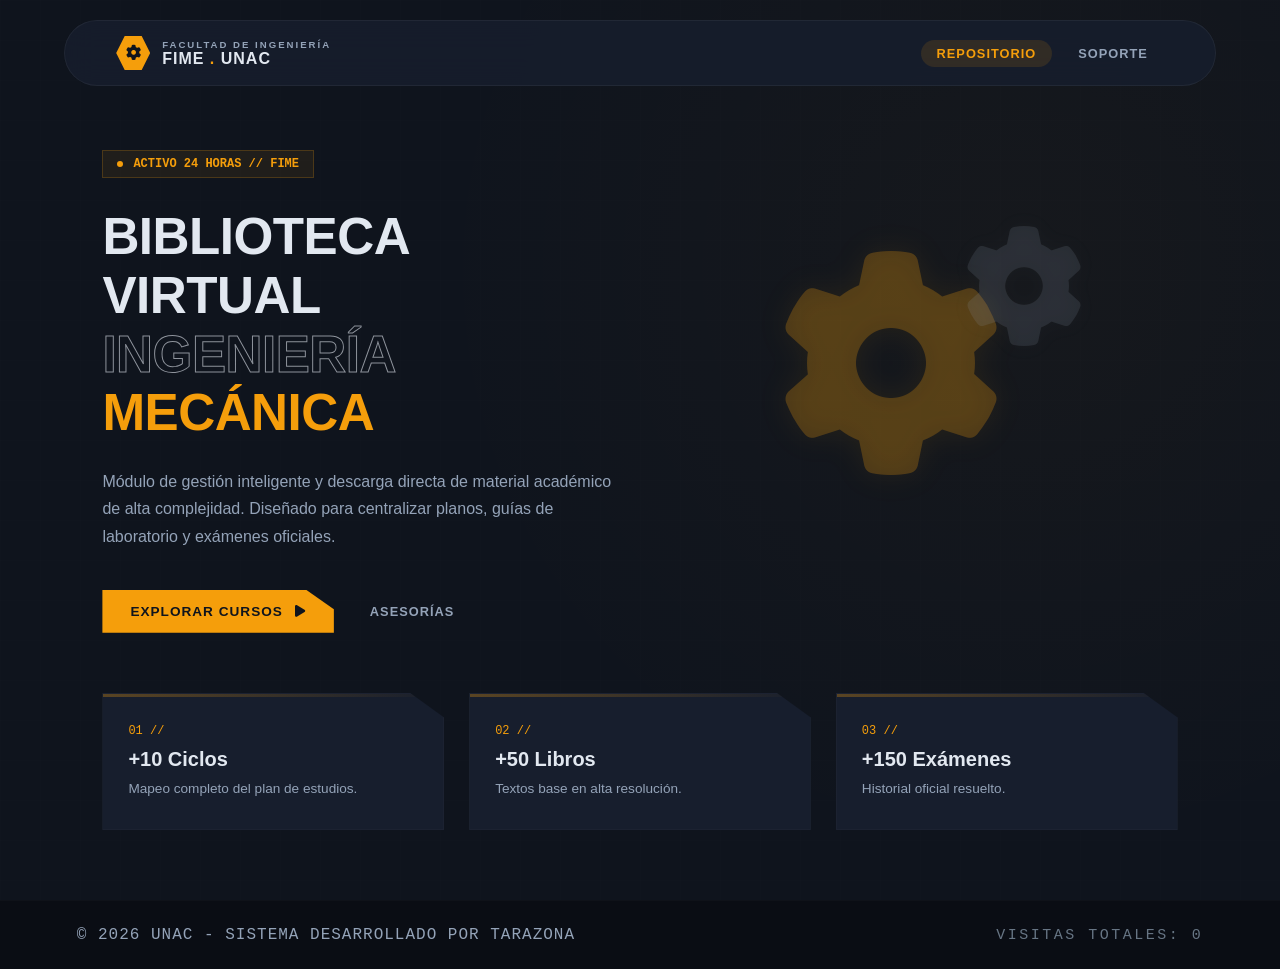
==== index.html @ fb939007 "Update index.html" ====
<!DOCTYPE html>
<html lang="es">
<head>
    <meta charset="UTF-8">
    <meta name="viewport" content="width=device-width, initial-scale=1.0">
    <title>Biblioteca FIME</title>
    <!-- Iconos oficiales de FontAwesome -->
    <link rel="stylesheet" href="https://cdnjs.cloudflare.com/ajax/libs/font-awesome/6.4.0/css/all.min.css">
    <link rel="stylesheet" href="styles.css">
</head>
<body class="fime-cyber-theme">

    <!-- MENÚ FLOTANTE ASIMÉTRICO TIPO CÁPSULA -->
    <header class="navbar-capsule">
        <div class="brand-identity">
            <div class="hexagon-icon">
                <!-- Tuerca mecánica en constante rotación -->
                <i class="fa-solid fa-gear logo-gear-spin"></i>
            </div>
            <div class="brand-titles">
                 <span class="sub-title">FACULTAD DE INGENIERÍA</span>
                 <span class="main-title">FIME <span class="accent-dot">.</span> UNAC</span>
            </div>
        </div>
        <nav class="nav-capsule-links">
             <a href="cursos.html" class="link-item active">REPOSITORIO</a>
             <!-- <a href="index.html" class="link-item active">INICIO</a> -->
             <!-- <a href="cursos.html" class="link-item">REPOSITORIO</a> -->
             <a href="#soporte" class="link-item hide-mobile">SOPORTE</a>
        </nav>
    </header>

    <!-- CUERPO CENTRAL EQUILIBRADO -->
    <main class="main-viewport">
        <!-- Cuadrícula técnica sutil de fondo -->
        <div class="vector-blueprint-bg"></div>

        <!-- CONTENEDOR DIVIDIDO (TEXTOS IZQUIERDA // ENGRANAJES DERECHA) -->
        <div class="main-split-container">
            
            <!-- LADO IZQUIERDO: CONTENIDO Y TEXTOS -->
            <div class="content-wrapper">
                <div class="sys-terminal-tag">
                    <span class="pulse-indicator"></span>
                    <span class="terminal-text">ACTIVO 24 HORAS // FIME</span>
                </div>

                <h1 class="main-heading">
                    BIBLIOTECA VIRTUAL <br>
                    <span class="stroke-text">INGENIERÍA</span> <span class="gold-block">MECÁNICA</span>
                </h1>

                <p class="project-synopsis">
                    Módulo de gestión inteligente y descarga directa de material académico de alta complejidad. Diseñado para centralizar planos, guías de laboratorio y exámenes oficiales.
                </p>

                <div class="action-dock">
                    <a href="cursos.html" class="action-btn-primary">
                        <span class="btn-inner">EXPLORAR CURSOS</span>
                        <i class="fa-solid fa-play"></i>
                    </a>
                    <!-- Enlace de anclaje inteligente dirigido a la sección específica del repositorio -->
                    <!-- Reemplaza tu enlace actual de ASESORÍAS por este -->
                    <a href="asesoria.html" class="link-item" onclick="if(window.innerWidth < 768) { this.href='asesoria.html'; }">ASESORÍAS</a>
                </div>
            </div>

            <!-- LADO DERECHO: LA TUERCA MECÁNICA EN MOVIMIENTO -->
            <div class="mechanism-wrapper">
                <div class="gear-container-3d">
                    <i class="fa-solid fa-gear gear-animated"></i>
                    <i class="fa-solid fa-gear gear-animated-reverse"></i>
                </div>
            </div>
            
        </div>

        <!-- SECCIÓN DE TARJETAS INFERIORES CON CORTE EN CHAFLÁN -->
        <section class="mechanical-cards-container">
            <div class="mech-card">
                <div class="card-glow-line"></div>
                <div class="card-body">
                    <span class="card-index">01 //</span>
                    <h3>+10 Ciclos</h3>
                    <p>Mapeo completo del plan de estudios.</p>
                </div>
            </div>
            <div class="mech-card">
                <div class="card-glow-line"></div>
                <div class="card-body">
                    <span class="card-index">02 //</span>
                    <h3>+50 Libros</h3>
                    <p>Textos base en alta resolución.</p>
                </div>
            </div>
            <div class="mech-card">
                <div class="card-glow-line"></div>
                <div class="card-body">
                    <span class="card-index">03 //</span>
                    <h3>+150 Exámenes</h3>
                    <p>Historial oficial resuelto.</p>
                </div>
            </div>
        </section>
    </main>

    <!-- PIE DE PÁGINA MINIMALISTA CON ID DE ANCLAJE Y ESTILO DE TRANSICIÓN PARA EL DESTELLO -->
    <footer id="soporte" class="footer-minimal" style="transition: background-color 0.4s ease, box-shadow 0.4s ease, color 0.4s ease;">
        <span class="dev-sign">© 2026 UNAC - SISTEMA DESARROLLADO POR TARAZONA</span>
        <span class="ver-num">
            <!-- Contador clonado exactamente al estilo izquierdo -->
<div style="text-align: right; font-family: monospace, Courier, 'Courier New'; font-size: 15px; color: #677584; letter-spacing: 2.5px; text-transform: uppercase;">
  <span>VISITAS TOTALES: </span>
  <span id="visit-count">...</span>
</div>

<script>
  fetch('https://api.counterapi.dev/v1/bibliofime-unac/visits/up')
    .then(response => response.json())
    .then(data => {
      document.getElementById('visit-count').innerText = data.count;
    })
    .catch(() => {
      document.getElementById('visit-count').innerText = "0";
    });
</script>
        </span>
    </footer>

    <!-- SCRIPT DE INTERACCIÓN TÉCNICA PARA EL BOTÓN SOPORTE -->
    <script>
        document.querySelector('a[href="#soporte"]').addEventListener('click', function(e) {
            const footer = document.getElementById('soporte');
            
            // Inyectamos el destello ámbar/dorado de la interfaz
            footer.style.backgroundColor = 'var(--gold-dim)';
            footer.style.boxShadow = 'inset 0 0 20px rgba(245, 158, 11, 0.2), 0px -10px 30px rgba(245, 158, 11, 0.15)';
            footer.style.color = 'var(--gold-tech)';

            // Apagamos el efecto de iluminación tras 800ms devolviendo su estado original mate
            setTimeout(() => {
                footer.style.backgroundColor = '#0a0d14';
                footer.style.boxShadow = 'none';
                footer.style.color = 'rgba(255, 255, 255, 0.2)';
            }, 800);
        });
    </script>

   
</body>
</html>
---- styles.css ----
/* ==========================================================================
   1. VARIABLES Y CONFIGURACIÓN MATE (ANTI-FATIGA VIRTUAL)
   ========================================================================== */
:root {
    --dark-core: #0f141d;        /* Azul medianoche mate profundo (relaja la vista) */
    --dark-surface: #171e2d;     /* Superficie de las tarjetas y menús */
    --gold-tech: #f59e0b;        /* Ámbar/Dorado mecánico institucional */
    --gold-dim: rgba(245, 158, 11, 0.12);
    --text-main: #e2e8f0;        /* Blanco rebajado opaco para evitar brillos molestos */
    --text-muted: #94a3b8;       /* Gris azulado suave para descripciones */
    --font-stack: 'Courier New', Courier, monospace; /* Tipografía para tags técnicos */
}

* {
    margin: 0;
    padding: 0;
    box-sizing: border-box;
}

html {
    scroll-behavior: smooth; /* MOTOR DE DESPLIZAMIENTO SUAVE PARA EL BOTÓN SOPORTE */
}

body {
    background-color: var(--dark-core);
    color: var(--text-main);
    font-family: 'Segoe UI', Tahoma, Geneva, Verdana, sans-serif;
    min-height: 100vh;
    overflow-x: hidden;
}

/* ANIMACIÓN PARA EL BUSCADOR INTELIGENTE EN JS */
@keyframes fadeIn {
    from { opacity: 0; transform: translateY(8px); }
    to { opacity: 1; transform: translateY(0); }
}

/* ==========================================================================
   2. MENÚ FLOTANTE TIPO CÁPSULA ASIMÉTRICA
   ========================================================================== */
.navbar-capsule {
    display: flex;
    justify-content: space-between;
    align-items: center;
    padding: 15px 4%;
    background: rgba(23, 30, 45, 0.85);
    border: 1px solid rgba(255, 255, 255, 0.05);
    border-radius: 40px;
    width: 90%;
    margin: 20px auto 0 auto;
    backdrop-filter: blur(15px);
    position: fixed;
    top: 0;
    left: 0;
    right: 0;
    z-index: 100;
}

.brand-identity { 
    display: flex; 
    align-items: center; 
    gap: 12px; 
}

/* MINI TUERCA INTERACTIVA EN EL LOGO SUPERIOR */
.hexagon-icon { 
    background: var(--gold-tech); 
    color: var(--dark-core); 
    width: 34px; 
    height: 34px; 
    display: flex; 
    align-items: center; 
    justify-content: center; 
    clip-path: polygon(25% 0%, 75% 0%, 100% 50%, 75% 100%, 25% 100%, 0% 50%); 
    font-weight: bold; 
    font-size: 0.95rem; 
}

/* Animación constante para la tuerca del logo */
.logo-gear-spin {
    animation: constantLogoGear 8s linear infinite;
}

/* Al pasar el mouse por encima (hover), acelera un poco como si ganara potencia */
.brand-identity:hover .logo-gear-spin {
    animation-duration: 2.5s;
    color: #ffffff; 
    transition: color 0.3s;
}

/* Configuración del giro de 360 grados */
@keyframes constantLogoGear {
    from { transform: rotate(0deg); }
    to { transform: rotate(360deg); }
}

.brand-titles { 
    display: flex; 
    flex-direction: column; 
}

.sub-title { 
    font-size: 0.6rem; 
    color: var(--text-muted); 
    letter-spacing: 2px; 
    font-weight: bold; 
}

.main-title { 
    font-size: 1rem; 
    font-weight: 900; 
    letter-spacing: 1px; 
}

.accent-dot { 
    color: var(--gold-tech); 
}

.nav-capsule-links { 
    display: flex; 
    gap: 10px; 
}

.link-item { 
    text-decoration: none; 
    color: var(--text-muted); 
    font-size: 0.8rem; 
    font-weight: 700; 
    letter-spacing: 1px; 
    transition: all 0.3s; 
    padding: 6px 16px; 
    border-radius: 20px; 
}

.link-item:hover, .link-item.active { 
    color: var(--gold-tech); 
    background: var(--gold-dim); 
}

/* ==========================================================================
   3. CUERPO CENTRAL Y DISTRIBUCIÓN SPLIT (TEXTO + TUERCA)
   ========================================================================== */
.main-viewport {
    min-height: 100vh;
    display: flex;
    flex-direction: column;
    justify-content: center;
    padding: 140px 8% 60px 8%;
    position: relative;
}

.vector-blueprint-bg {
    position: absolute;
    top: 0; left: 0; width: 100%; height: 100%;
    z-index: 0;
    pointer-events: none;
    background-image: 
        radial-gradient(circle at 80% 30%, rgba(245, 158, 11, 0.03) 0%, transparent 50%),
        linear-gradient(rgba(255,255,255, 0.005) 1px, transparent 1px),
        linear-gradient(90deg, rgba(255,255,255, 0.005) 1px, transparent 1px);
    background-size: 100% 100%, 40px 40px, 40px 40px;
}

.main-split-container {
    display: flex;
    justify-content: space-between;
    align-items: center;
    width: 100%;
    z-index: 2;
    gap: 40px;
}

.content-wrapper { 
    flex: 1;
    max-width: 650px; 
}

.sys-terminal-tag {
    display: inline-flex;
    align-items: center;
    gap: 10px;
    background: rgba(245, 158, 11, 0.07);
    border: 1px solid rgba(245, 158, 11, 0.2);
    padding: 6px 14px;
    margin-bottom: 30px;
}

.pulse-indicator { 
    width: 6px; 
    height: 6px; 
    background-color: var(--gold-tech); 
    border-radius: 50%; 
    animation: blink 1.5s infinite; 
}

.terminal-text { 
    font-family: var(--font-stack); 
    font-size: 0.75rem; 
    color: var(--gold-tech); 
    font-weight: bold; 
}

@keyframes blink { 50% { opacity: 0.3; } }

.main-heading { 
    font-size: 3.2rem; 
    font-weight: 900; 
    line-height: 1.15; 
    margin-bottom: 25px; 
    letter-spacing: -0.5px; 
}

.stroke-text { 
    color: transparent; 
    -webkit-text-stroke: 1px rgba(226, 232, 240, 0.6); 
}

.gold-block { 
    color: var(--gold-tech); 
}

.project-synopsis { 
    color: var(--text-muted); 
    font-size: 1rem; 
    line-height: 1.7; 
    margin-bottom: 40px; 
}

/* BOTONES PERSONALIZADOS */
.action-dock { 
    display: flex; 
    gap: 20px; 
    align-items: center; 
}

.action-btn-primary {
    text-decoration: none;
    background: var(--gold-tech);
    color: var(--dark-core);
    padding: 14px 28px;
    font-weight: 800;
    font-size: 0.85rem;
    letter-spacing: 1px;
    display: flex;
    align-items: center;
    gap: 12px;
    transition: all 0.3s;
    clip-path: polygon(0 0, 88% 0, 100% 45%, 100% 100%, 0 100%);
}

.action-btn-primary:hover { 
    transform: translateY(-2px); 
    filter: brightness(1.1); 
}

.action-btn-secondary {
    text-decoration: none;
    color: var(--text-main);
    font-size: 0.85rem;
    font-weight: 700;
    letter-spacing: 1px;
    padding: 14px 20px;
    border-bottom: 2px dashed var(--text-muted);
    transition: all 0.3s;
}

.action-btn-secondary:hover { 
    color: var(--gold-tech); 
    border-bottom-color: var(--gold-tech); 
}

/* ==========================================================================
   4. ANIMACIÓN Y ESTRUCTURA DE LA TUERCA (RESALTADO MEJORADO)
   ========================================================================== */
.mechanism-wrapper {
    flex: 1;
    display: flex;
    justify-content: center;
    align-items: center;
}

.gear-container-3d {
    position: relative;
    width: 280px;  
    height: 280px;
}

.gear-animated {
    font-size: 14rem;
    color: rgba(245, 158, 11, 0.25); 
    position: absolute;
    top: 0;
    left: 0;
    filter: drop-shadow(0 0 15px rgba(245, 158, 11, 0.3)); 
    animation: rotationClockwise 20s linear infinite;
}

.gear-animated-reverse {
    font-size: 7.5rem;
    color: rgba(148, 163, 184, 0.15); 
    position: absolute;
    top: -25px;
    right: -25px;
    filter: drop-shadow(0 0 10px rgba(148, 163, 184, 0.2));
    animation: rotationCounterClockwise 10s linear infinite;
}

@keyframes rotationClockwise {
    from { transform: rotate(0deg); }
    to { transform: rotate(360deg); }
}

@keyframes rotationCounterClockwise {
    from { transform: rotate(0deg); }
    to { transform: rotate(-360deg); }
}

/* ==========================================================================
   5. TARJETAS CON CORTE MECÁNICO (CHAF LÁN)
   ========================================================================== */
.mechanical-cards-container {
    display: grid;
    grid-template-columns: repeat(3, 1fr);
    gap: 25px;
    margin-top: 60px;
    z-index: 2;
}

.mech-card {
    background: var(--dark-surface);
    border: 1px solid rgba(255, 255, 255, 0.02);
    position: relative;
    clip-path: polygon(0 0, 90% 0, 100% 18%, 100% 100%, 0 100%);
    transition: all 0.3s ease;
}

.card-glow-line {
    position: absolute;
    top: 0; left: 0; width: 100%; height: 3px;
    background: linear-gradient(90deg, var(--gold-tech), transparent);
    opacity: 0.3;
    transition: opacity 0.3s;
}

.mech-card:hover {
    transform: translateY(-4px);
    border-color: rgba(245, 158, 11, 0.2);
}

.mech-card:hover .card-glow-line { 
    opacity: 1; 
}

.mech-card .card-body { 
    padding: 30px 25px; 
}

.card-index { 
    font-family: var(--font-stack); 
    color: var(--gold-tech); 
    font-size: 0.75rem; 
    display: block; 
    margin-bottom: 10px; 
}

.mech-card h3 { 
    font-size: 1.25rem; 
    font-weight: 700; 
    margin-bottom: 8px; 
}

.mech-card p { 
    font-size: 0.85rem; 
    color: var(--text-muted); 
    line-height: 1.5; 
}

/* ==========================================================================
   6. PIE DE PÁGINA MINIMALISTA
   ========================================================================== */
.footer-minimal {
    border-top: 1px solid rgba(255, 255, 255, 0.02);
    padding: 25px 6%;
    display: flex;
    justify-content: space-between;
    align-items: center;
    font-family: var(--font-stack);
    font-size: 0.7 seam;
    color: rgba(255,255,255,0.2);
    background-color: #0a0d14;
}

.dev-sign { 
    color: var(--text-muted); 
    letter-spacing: 1px; 
}

/* ==========================================================================
   7. INTERFAZ INTERNA DE CURSOS (CURSOS.HTML) Y ESTRUCTURA GLOBAL
   ========================================================================== */
.dashboard-viewport {
    min-height: 100vh;
    padding: 130px 5% 40px 5%;
    position: relative;
    z-index: 1;
}

.dashboard-layout-grid {
    display: flex;
    gap: 30px;
    z-index: 2;
    position: relative;
}

/* SIDEBAR MÓDULO ASISTENCIA ACADÉMICA */
.terminal-sidebar {
    width: 320px;
    background: var(--dark-surface);
    border: 1px solid rgba(255, 255, 255, 0.04);
    padding: 25px;
    height: fit-content;
    clip-path: polygon(0 0, 92% 0, 100% 6%, 100% 100%, 0 100%);
    transition: border-color 0.3s ease;
}

.sidebar-trigger #triggerArrow {
    display: none; /* Oculto en PC */
}

.panel-tag {
    font-family: var(--font-stack);
    color: var(--gold-tech);
    font-size: 0.75rem;
    font-weight: bold;
    margin-bottom: 15px;
}

.terminal-sidebar h3 {
    font-size: 1.2rem;
    font-weight: 700;
    margin-bottom: 5px;
}

.panel-desc {
    font-size: 0.8rem;
    color: var(--text-muted);
    margin-bottom: 25px;
    line-height: 1.5;
}

.services-stack {
    display: flex;
    flex-direction: column;
    gap: 20px;
    margin-bottom: 25px;
}

.service-item {
    background: rgba(255, 255, 255, 0.01);
    border: 1px solid rgba(255, 255, 255, 0.03);
    padding: 15px;
    border-radius: 4px;
    transition: all 0.3s ease;
}

.service-item:hover {
    border-color: rgba(245, 158, 11, 0.2);
    background: rgba(245, 158, 11, 0.02);
}

.service-header {
    display: flex;
    align-items: center;
    gap: 10px;
    margin-bottom: 8px;
}

.svc-icon { color: var(--gold-tech); font-size: 1.1rem; }
.service-item h4 { font-size: 0.95rem; font-weight: 700; color: var(--text-main); }
.service-item p { font-size: 0.8rem; color: var(--text-muted); line-height: 1.5; margin-bottom: 10px; }
.svc-badge {
    display: inline-block;
    font-family: var(--font-stack);
    font-size: 0.65rem;
    color: var(--gold-tech);
    background: var(--gold-dim);
    padding: 2px 8px;
    border: 1px solid rgba(245, 158, 11, 0.3);
    border-radius: 2px;
    font-weight: bold;
}

.full-width-btn {
    width: 100%;
    justify-content: center;
    font-size: 0.8rem;
    padding: 12px;
}

/* ÁREA CENTRAL DEL REPOSITORIO */
.repository-content {
    flex: 1;
}

.repo-header-flex {
    display: flex;
    justify-content: space-between;
    align-items: flex-end;
    margin-bottom: 35px;
    gap: 20px;
}

.compact-tag {
    margin-bottom: 8px !important;
    padding: 3px 10px !important;
}

.repo-title-block h2 {
    font-size: 1.8rem;
    font-weight: 800;
    letter-spacing: -0.5px;
}

/* CAJA DE BÚSQUEDA CYBERPUNK */
.cyber-search-box {
    position: relative;
    width: 380px;
}

.search-inner-icon {
    position: absolute;
    left: 15px;
    top: 50%;
    transform: translateY(-50%);
    color: var(--text-muted);
    font-size: 0.9rem;
}

#courseSearch {
    width: 100%;
    background: var(--dark-surface);
    border: 1px solid rgba(255, 255, 255, 0.08);
    padding: 12px 15px 12px 45px;
    border-radius: 4px;
    color: var(--text-main);
    font-size: 0.85rem;
    outline: none;
    transition: all 0.3s;
}

#courseSearch:focus {
    border-color: var(--gold-tech);
    box-shadow: 0 0 10px rgba(245, 158, 11, 0.2);
}

/* GRILLA DE MATERIALES */
.materials-grid {
    display: grid;
    grid-template-columns: repeat(auto-fill, minmax(300px, 1fr));
    gap: 25px;
}

.course-card-mech {
    background: var(--dark-surface);
    border: 1px solid rgba(255, 255, 255, 0.04);
    position: relative;
    clip-path: polygon(0 0, 93% 0, 100% 9%, 100% 100%, 0 100%);
    transition: all 0.3s ease;
}

.course-card-mech:hover {
    transform: translateY(-4px);
    border-color: rgba(245, 158, 11, 0.25);
    box-shadow: 0 8px 20px rgba(0,0,0,0.4);
}

.card-corner-tag {
    position: absolute;
    top: 0; right: 0;
    background: rgba(245, 158, 11, 0.1);
    color: var(--gold-tech);
    font-family: var(--font-stack);
    font-size: 0.75rem;
    font-weight: bold;
    padding: 5px 14px 5px 10px;
    clip-path: polygon(0 0, 100% 0, 100% 100%, 30% 100%);
}

.course-card-mech .card-content {
    padding: 30px 25px;
}

.card-meta {
    font-family: var(--font-stack);
    font-size: 0.7rem;
    color: var(--gold-tech);
    display: block;
    margin-bottom: 8px;
    opacity: 0.8;
}

.course-card-mech h3 {
    font-size: 1.2rem;
    font-weight: 700;
    margin-bottom: 10px;
}

.course-card-mech p {
    font-size: 0.85rem;
    color: var(--text-muted);
    line-height: 1.6;
    margin-bottom: 25px;
    min-height: 60px;
}

.explore-link {
    text-decoration: none;
    color: var(--text-main);
    font-size: 0.8rem;
    font-weight: 700;
    letter-spacing: 0.5px;
    display: inline-flex;
    align-items: center;
    gap: 8px;
    transition: color 0.2s, gap 0.2s;
}

.course-card-mech:hover .explore-link {
    color: var(--gold-tech);
    gap: 12px;
}

/* ==========================================================================
   8. RESPONSIVO UNIFICADO INTELIGENTE (MÓVILES Y TABLETS MÁX. 1024PX)
   ========================================================================== */
@media (max-width: 1024px) {
    /* Layout Home Split */
    .main-split-container { 
        flex-direction: column; 
        text-align: center; 
    }
    .mechanism-wrapper { 
        display: none; 
    }
    .mechanical-cards-container { 
        grid-template-columns: 1fr; 
        gap: 15px; 
    }
    .main-heading { 
        font-size: 2.3rem; 
    }
    .action-dock { 
        justify-content: center; 
    }
    .navbar-capsule { 
        width: 95%; 
        margin: 15px auto 0 auto; 
    }

    /* Ocultamiento global de elementos Desktop */
    .hide-mobile {
        display: none !important;
    }

    /* Layout Interno Cursos Grid */
    .dashboard-layout-grid {
        flex-direction: column;
        gap: 20px;
    }

    /* Transformación del Sidebar de Asesoría en Pestaña Colapsable */
    .terminal-sidebar {
        width: 100%;
        padding: 15px 20px;
        clip-path: none; 
        border: 1px dashed rgba(245, 158, 11, 0.3);
        background: rgba(23, 30, 45, 0.9);
        cursor: pointer;
    }

    .trigger-title-flex {
        display: flex;
        justify-content: space-between;
        align-items: center;
        margin-top: 5px;
    }

    .sidebar-trigger #triggerArrow {
        display: block; 
        color: var(--gold-tech);
        font-size: 1rem;
        transition: transform 0.3s ease;
    }

    /* Ocultamiento del contenido por defecto */
    .sidebar-collapsible-content {
        max-height: 0;
        overflow: hidden;
        transition: max-height 0.4s ease-out, margin-top 0.3s ease;
    }

    /* Clase inyectada dinámicamente mediante JS al clickear */
    .terminal-sidebar.active-panel .sidebar-collapsible-content {
        max-height: 600px; 
        margin-top: 20px;
    }

    .terminal-sidebar.active-panel #triggerArrow {
        transform: rotate(180deg);
    }
    
    .repo-header-flex { 
        flex-direction: column; 
        align-items: flex-start; 
        gap: 15px;
    }
    
    .cyber-search-box { 
        width: 100%; 
    }
    
    .materials-grid {
        grid-template-columns: 1fr;
    }

    /* FUERZA UNA SOLA COLUMNA PARA LA SECCIÓN DE CICLOS EN TABLETS Y CELULARES */
    .cycles-grid-container {
        grid-template-columns: 1fr !important;
    }
}

/* ==========================================================================
   9. NUEVOS ESTILOS OPTIMIZADOS PARA LA INTERFAZ DE ACORDEONES POR CICLOS
   ========================================================================== */
.cycles-grid-container {
    display: grid;
    grid-template-columns: repeat(2, 1fr); /* 2 columnas para PC */
    gap: 25px;
    align-items: start;
    z-index: 2;
    position: relative;
}

.cycle-section-card {
    background: var(--dark-surface);
    border: 1px solid rgba(255, 255, 255, 0.03);
    padding: 25px;
    clip-path: polygon(0 0, 92% 0, 100% 6%, 100% 100%, 0 100%);
}

.cycle-card-header {
    display: flex;
    justify-content: space-between;
    align-items: center;
    margin-bottom: 20px;
    border-bottom: 1px solid rgba(255, 255, 255, 0.05);
    padding-bottom: 12px;
}

.cycle-card-header h3 {
    font-size: 1.3rem;
    font-weight: 800;
    color: var(--text-main);
}

.cycle-badge-tech {
    font-family: var(--font-stack);
    font-size: 0.65rem;
    color: var(--gold-tech);
    background: var(--gold-dim);
    padding: 3px 10px;
    border: 1px solid rgba(245, 158, 11, 0.2);
}

.courses-accordion-stack {
    display: flex;
    flex-direction: column;
    gap: 12px;
}

.accordion-item {
    background: rgba(15, 20, 29, 0.4);
    border: 1px solid rgba(255, 255, 255, 0.02);
    border-radius: 4px;
    overflow: hidden;
    transition: all 0.3s ease;
}

.accordion-trigger {
    width: 100%;
    background: transparent;
    border: none;
    color: var(--text-main);
    padding: 15px;
    display: flex;
    justify-content: space-between;
    align-items: center;
    cursor: pointer;
    text-align: left;
    transition: background 0.2s;
}

.accordion-trigger h3 {
    font-size: 0.95rem;
    font-weight: 600;
    margin: 0;
}

.accordion-trigger:hover {
    background: rgba(245, 158, 11, 0.03);
    color: var(--gold-tech);
}

.accordion-trigger .icon-state {
    font-size: 0.8rem;
    transition: transform 0.3s ease;
    color: var(--text-muted);
}

.accordion-panel {
    max-height: 0;
    overflow: hidden;
    transition: max-height 0.3s ease-out;
    background: rgba(10, 13, 20, 0.5);
}

.accordion-item.active .accordion-panel {
    max-height: 200px; 
}

.folder-grid-actions {
    display: grid;
    grid-template-columns: repeat(3, 1fr);
    gap: 10px;
    padding: 15px;
}

.folder-btn {
    text-decoration: none;
    font-size: 0.72rem;
    font-weight: 700;
    padding: 12px 2px;
    border-radius: 4px;
    display: flex;
    flex-direction: column;
    align-items: center;
    gap: 6px;
    text-align: center;
    transition: all 0.2s;
}

.btn-exam {
    background: rgba(239, 68, 68, 0.1);
    color: #f87171;
    border: 1px solid rgba(239, 68, 68, 0.2);
}
.btn-exam:hover { background: rgba(239, 68, 68, 0.2); }

.btn-book {
    background: rgba(245, 158, 11, 0.1);
    color: var(--gold-tech);
    border: 1px solid rgba(245, 158, 11, 0.2);
}
.btn-book:hover { background: rgba(245, 158, 11, 0.2); }

.btn-class {
    background: rgba(16, 185, 129, 0.1);
    color: #34d399;
    border: 1px solid rgba(16, 185, 129, 0.2);
}
.btn-class:hover { background: rgba(16, 185, 129, 0.2); }

.accordion-item.active {
    border-color: rgba(245, 158, 11, 0.3);
}

.accordion-item.active .accordion-trigger .icon-state {
    transform: rotate(45deg); 
    color: var(--gold-tech);
}
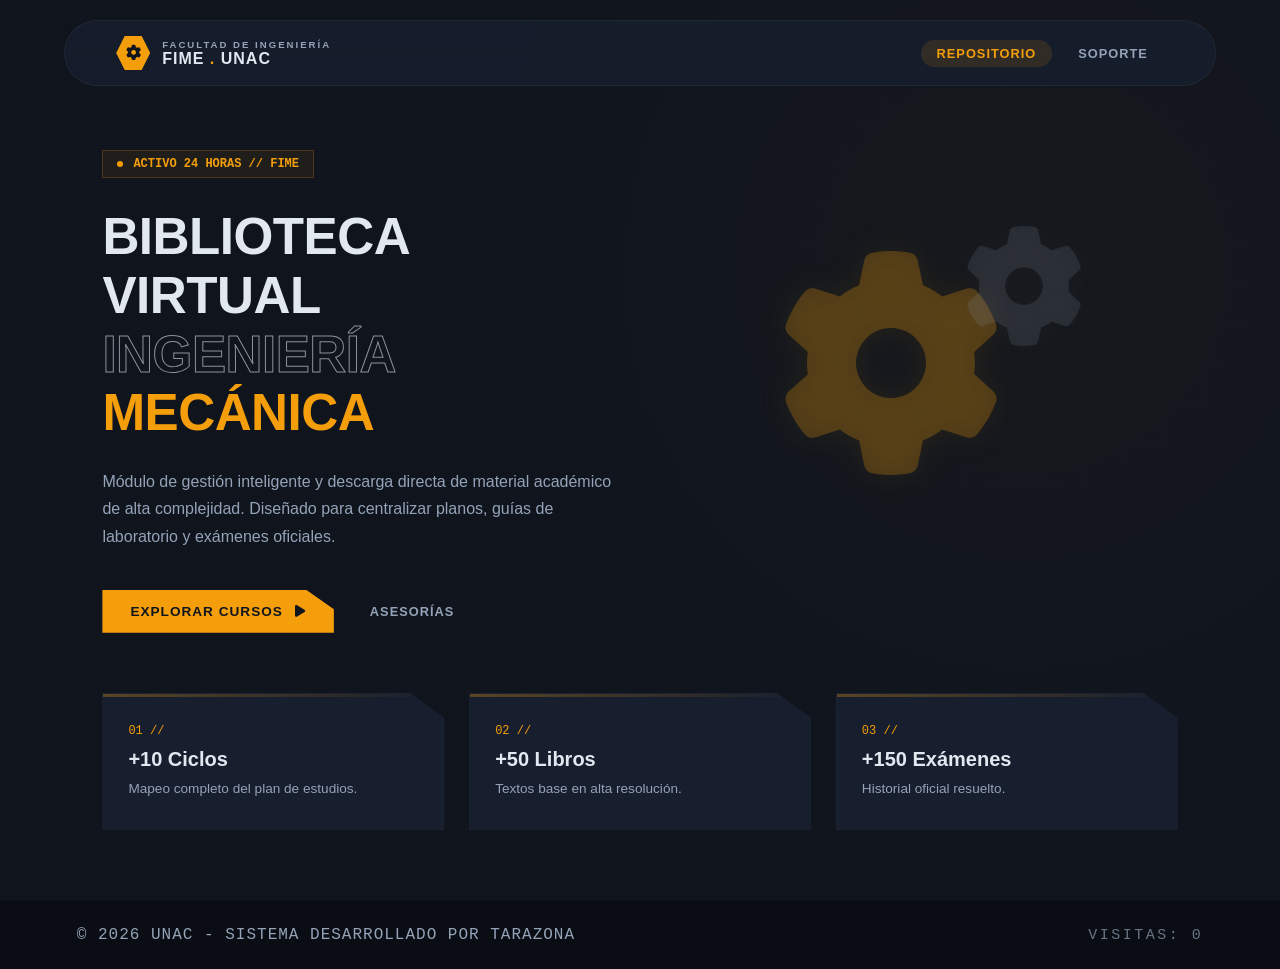
==== commit 665f58a1: "Update index.html" ====
--- a/index.html
+++ b/index.html
@@ -110,7 +110,7 @@
         <span class="ver-num">
             <!-- Contador clonado exactamente al estilo izquierdo -->
 <div style="text-align: right; font-family: monospace, Courier, 'Courier New'; font-size: 15px; color: #677584; letter-spacing: 2.5px; text-transform: uppercase;">
-  <span>VISITAS TOTALES: </span>
+  <span>VISITAS: </span>
   <span id="visit-count">...</span>
 </div>
 
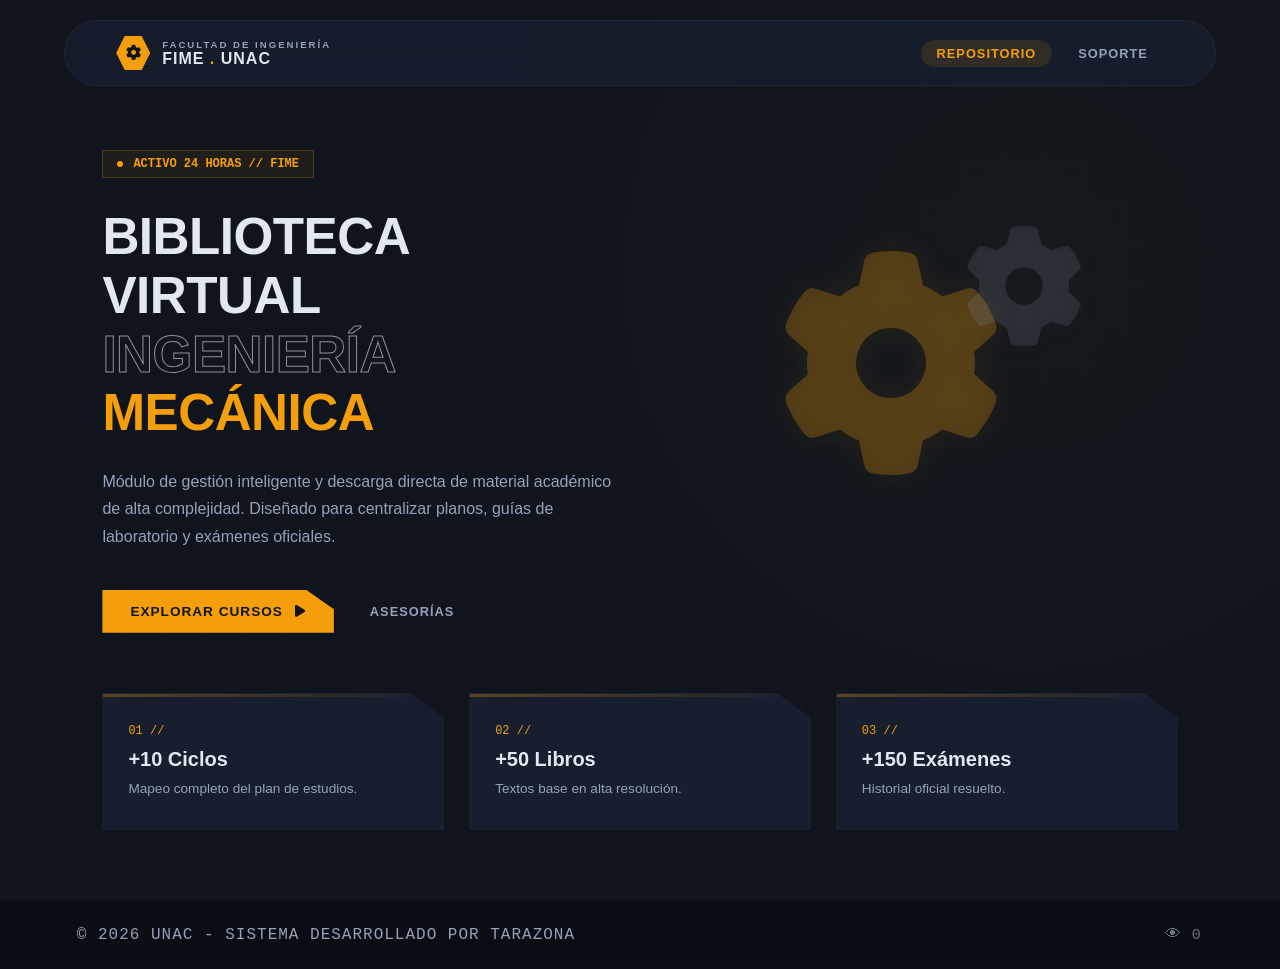
==== commit 1b76ef8e: "Update index.html" ====
--- a/index.html
+++ b/index.html
@@ -108,9 +108,9 @@
     <footer id="soporte" class="footer-minimal" style="transition: background-color 0.4s ease, box-shadow 0.4s ease, color 0.4s ease;">
         <span class="dev-sign">© 2026 UNAC - SISTEMA DESARROLLADO POR TARAZONA</span>
         <span class="ver-num">
-            <!-- Contador clonado exactamente al estilo izquierdo -->
-<div style="text-align: right; font-family: monospace, Courier, 'Courier New'; font-size: 15px; color: #677584; letter-spacing: 2.5px; text-transform: uppercase;">
-  <span>VISITAS: </span>
+            <!-- Contador de visitas moderno con icono de ojo -->
+<div style="text-align: right; font-family: monospace, Courier, 'Courier New'; font-size: 15px; color: #677584; letter-spacing: 2.5px; display: flex; justify-content: flex-end; align-items: center; gap: 8px;">
+  <span style="font-size: 16px; line-height: 1;">👁</span>
   <span id="visit-count">...</span>
 </div>
 
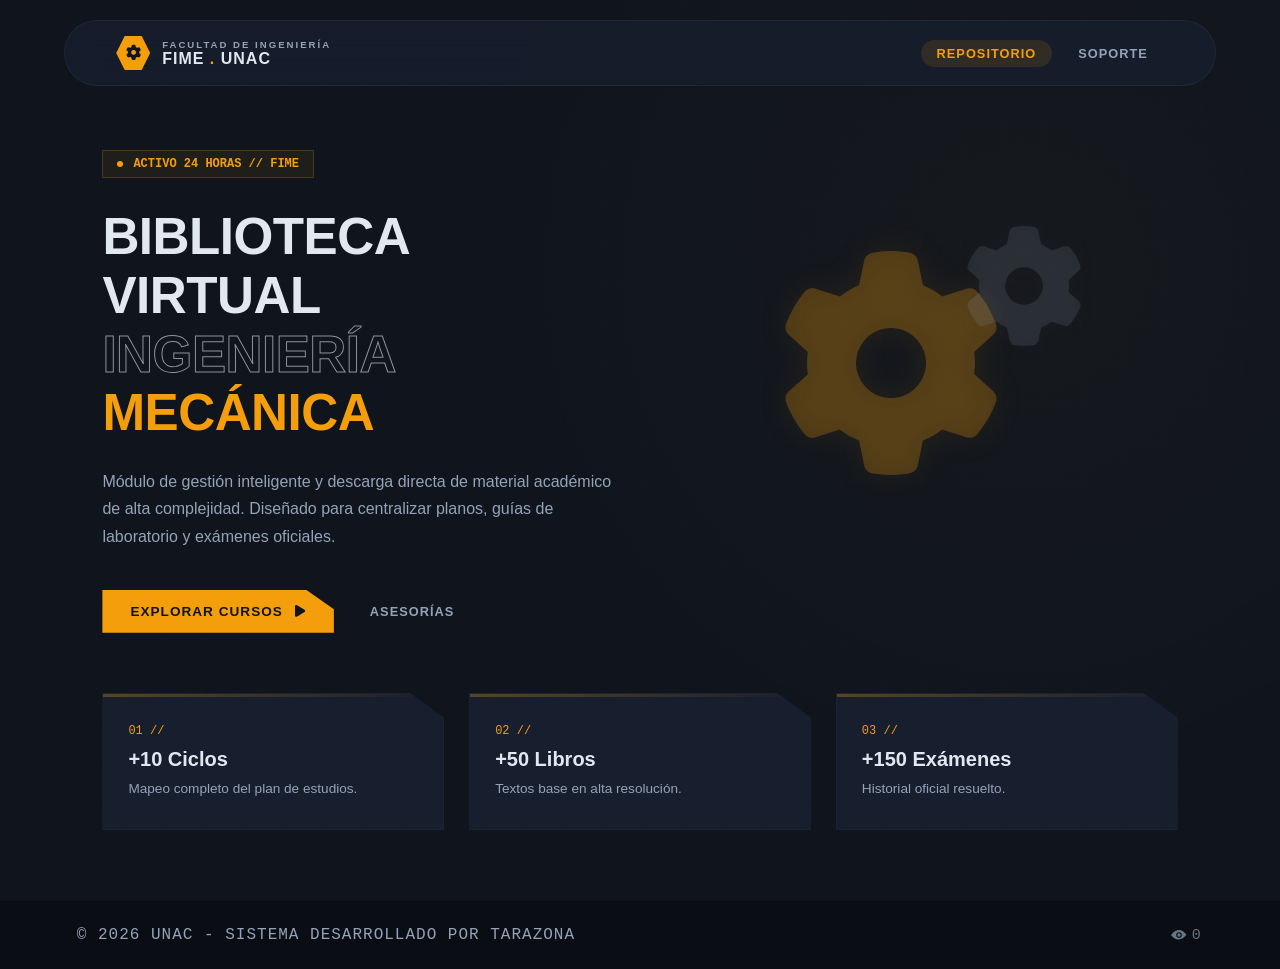
==== commit ceb9bd38: "Update index.html" ====
--- a/index.html
+++ b/index.html
@@ -108,9 +108,13 @@
     <footer id="soporte" class="footer-minimal" style="transition: background-color 0.4s ease, box-shadow 0.4s ease, color 0.4s ease;">
         <span class="dev-sign">© 2026 UNAC - SISTEMA DESARROLLADO POR TARAZONA</span>
         <span class="ver-num">
-            <!-- Contador de visitas moderno con icono de ojo -->
+           <!-- Contador de visitas con icono vectorial tecnológico -->
 <div style="text-align: right; font-family: monospace, Courier, 'Courier New'; font-size: 15px; color: #677584; letter-spacing: 2.5px; display: flex; justify-content: flex-end; align-items: center; gap: 8px;">
-  <span style="font-size: 16px; line-height: 1;">👁</span>
+  <!-- Icono de ojo vectorial y geométrico -->
+  <svg xmlns="http://www.w3.org/2000/svg" width="18" height="18" viewBox="0 0 512 512" style="fill: #677584; margin-right: -4px;">
+    <path d="M255.66 112c-77.94 0-157.89 45.11-220.83 135.33a16 16 0 00-.27 17.77C82.92 340.8 161.8 384 240.34 384c1.17 0 2.34 0 3.51-.05 92.29-1.92 154.74-49.12 218.14-126.71a16 16 0 00.33-17.65C401.24 161.63 340.09 112 255.66 112zM256 336a80 80 0 1180-80 80.09 80.09 0 01-80 80z"/><circle cx="256" cy="256" r="48"/>
+  </svg>
+  
   <span id="visit-count">...</span>
 </div>
 
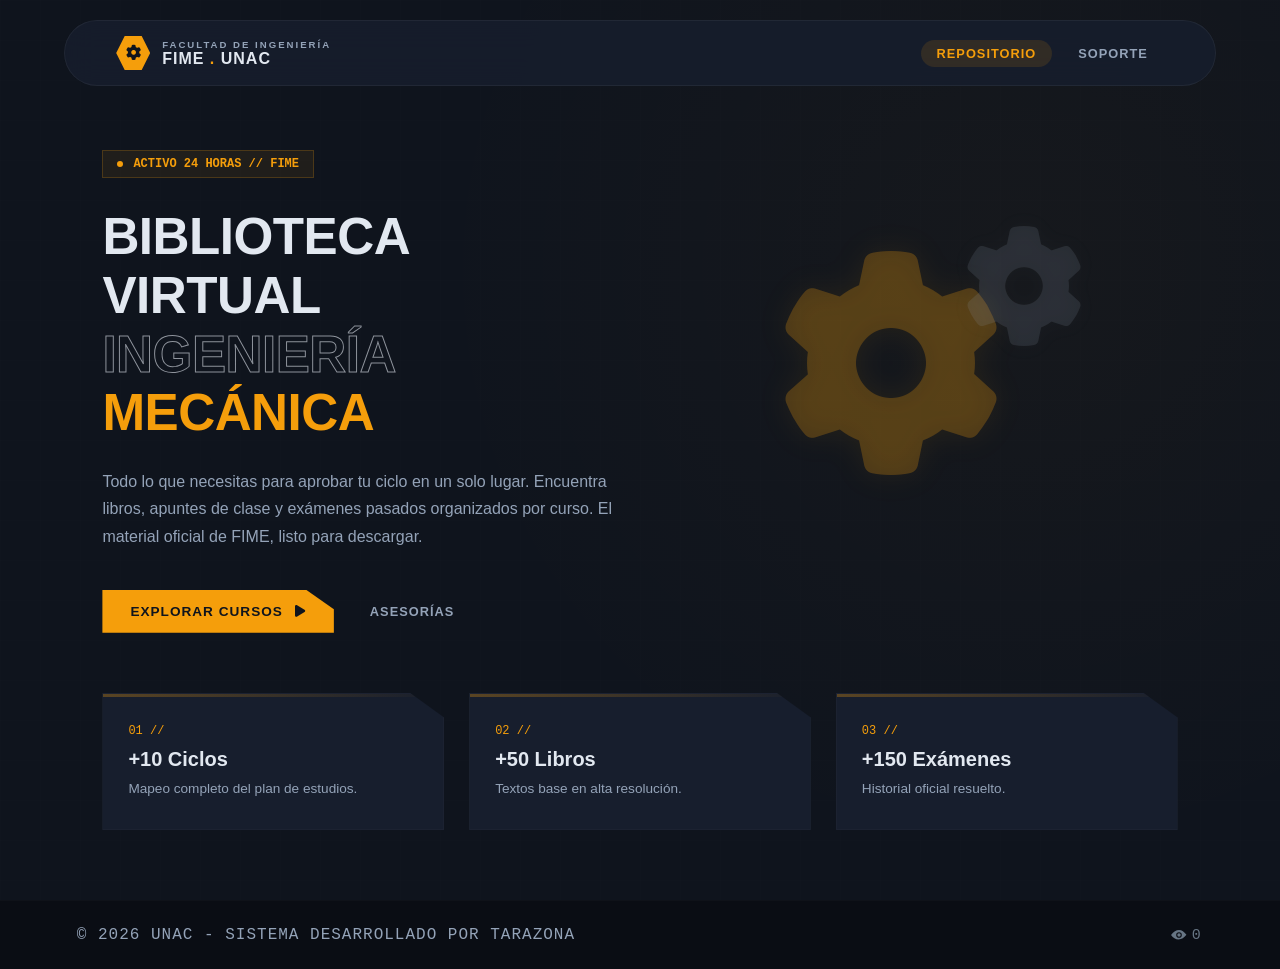
==== commit b3f7a47d: "Update index.html" ====
--- a/index.html
+++ b/index.html
@@ -51,7 +51,7 @@
                 </h1>
 
                 <p class="project-synopsis">
-                    Módulo de gestión inteligente y descarga directa de material académico de alta complejidad. Diseñado para centralizar planos, guías de laboratorio y exámenes oficiales.
+                   Todo lo que necesitas para aprobar tu ciclo en un solo lugar. Encuentra libros, apuntes de clase y exámenes pasados organizados por curso. El material oficial de FIME, listo para descargar.
                 </p>
 
                 <div class="action-dock">
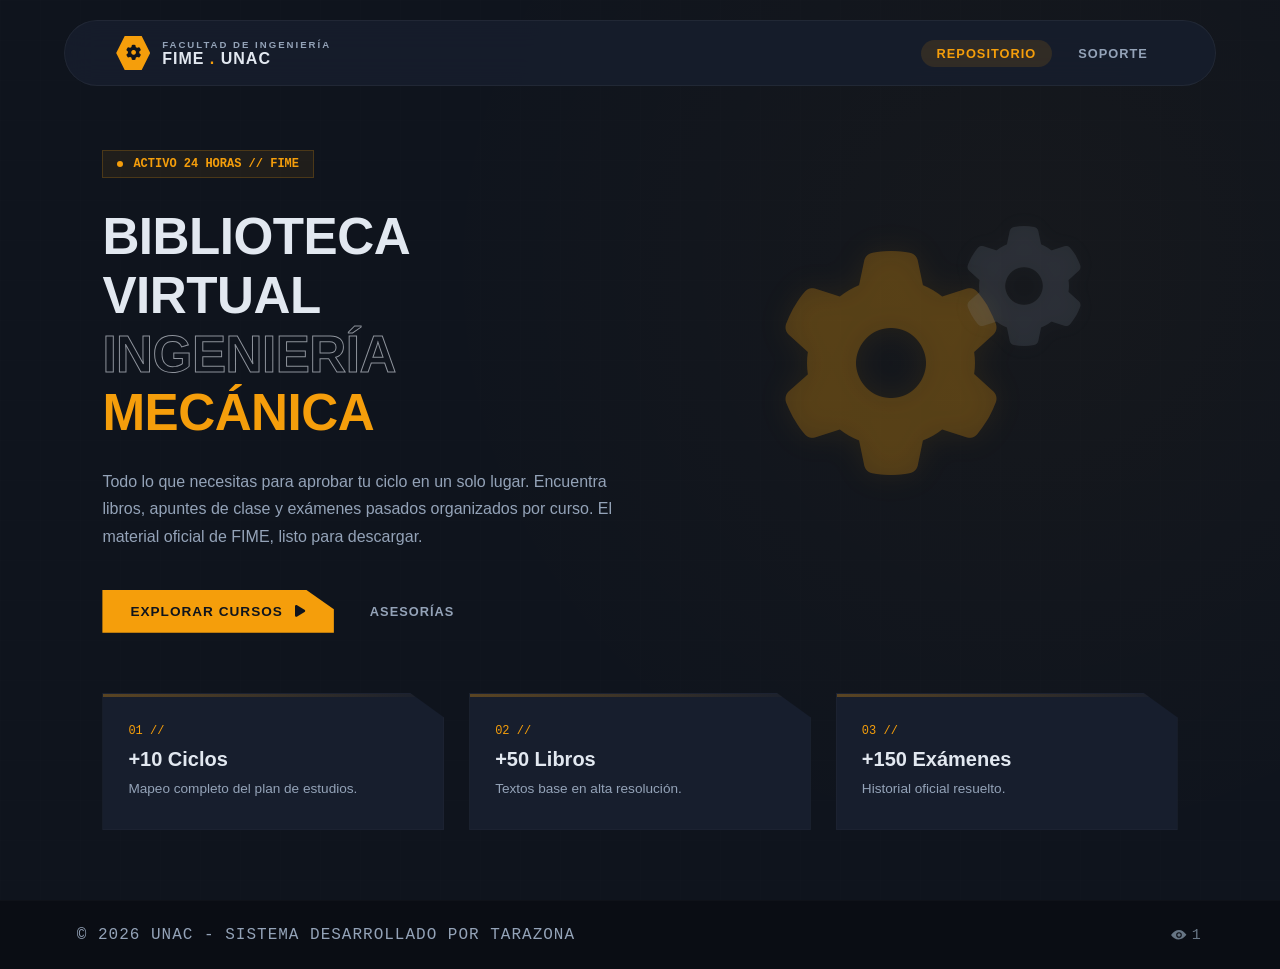
==== commit 8f9a57a4: "Update index.html" ====
--- a/index.html
+++ b/index.html
@@ -60,7 +60,6 @@
                         <i class="fa-solid fa-play"></i>
                     </a>
                     <!-- Enlace de anclaje inteligente dirigido a la sección específica del repositorio -->
-                    <!-- Reemplaza tu enlace actual de ASESORÍAS por este -->
                     <a href="asesoria.html" class="link-item" onclick="if(window.innerWidth < 768) { this.href='asesoria.html'; }">ASESORÍAS</a>
                 </div>
             </div>
@@ -104,32 +103,34 @@
         </section>
     </main>
 
-    <!-- PIE DE PÁGINA MINIMALISTA CON ID DE ANCLAJE Y ESTILO DE TRANSICIÓN PARA EL DESTELLO -->
+    <!-- PIE DE PÁGINA MINIMALISTA CON ID DE ANCLAJE Y CONTADOR DE VISITAS -->
     <footer id="soporte" class="footer-minimal" style="transition: background-color 0.4s ease, box-shadow 0.4s ease, color 0.4s ease;">
         <span class="dev-sign">© 2026 UNAC - SISTEMA DESARROLLADO POR TARAZONA</span>
-        <span class="ver-num">
-           <!-- Contador de visitas con icono vectorial tecnológico -->
-<div style="text-align: right; font-family: monospace, Courier, 'Courier New'; font-size: 15px; color: #677584; letter-spacing: 2.5px; display: flex; justify-content: flex-end; align-items: center; gap: 8px;">
-  <!-- Icono de ojo vectorial y geométrico -->
-  <svg xmlns="http://www.w3.org/2000/svg" width="18" height="18" viewBox="0 0 512 512" style="fill: #677584; margin-right: -4px;">
-    <path d="M255.66 112c-77.94 0-157.89 45.11-220.83 135.33a16 16 0 00-.27 17.77C82.92 340.8 161.8 384 240.34 384c1.17 0 2.34 0 3.51-.05 92.29-1.92 154.74-49.12 218.14-126.71a16 16 0 00.33-17.65C401.24 161.63 340.09 112 255.66 112zM256 336a80 80 0 1180-80 80.09 80.09 0 01-80 80z"/><circle cx="256" cy="256" r="48"/>
-  </svg>
-  
-  <span id="visit-count">...</span>
-</div>
+        <div class="ver-num" style="text-align: right; font-family: monospace, Courier, 'Courier New'; font-size: 15px; color: #677584; letter-spacing: 2.5px; display: flex; justify-content: flex-end; align-items: center; gap: 8px;">
+            <!-- Icono de ojo vectorial y geométrico -->
+            <svg xmlns="http://www.w3.org/2000/svg" width="18" height="18" viewBox="0 0 512 512" style="fill: #677584; margin-right: -4px;">
+                <path d="M255.66 112c-77.94 0-157.89 45.11-220.83 135.33a16 16 0 00-.27 17.77C82.92 340.8 161.8 384 240.34 384c1.17 0 2.34 0 3.51-.05 92.29-1.92 154.74-49.12 218.14-126.71a16 16 0 00.33-17.65C401.24 161.63 340.09 112 255.66 112zM256 336a80 80 0 1180-80 80.09 80.09 0 01-80 80z"/><circle cx="256" cy="256" r="48"/>
+            </svg>
+            <span id="visit-count">...</span>
+        </div>
+    </footer>
 
-<script>
-  fetch('https://api.counterapi.dev/v1/bibliofime-unac/visits/up')
-    .then(response => response.json())
-    .then(data => {
-      document.getElementById('visit-count').innerText = data.count;
-    })
-    .catch(() => {
-      document.getElementById('visit-count').innerText = "0";
-    });
-</script>
-        </span>
-    </footer>
+    <!-- SCRIPT DEL CONTADOR DE VISITAS -->
+    <script>
+        fetch('https://abacus.jasoncameron.dev/hit/bibliofime-unac/visitas')
+            .then(response => {
+                if (!response.ok) throw new Error('Error en la API');
+                return response.json();
+            })
+            .then(data => {
+                document.getElementById('visit-count').innerText = data.value ?? 1;
+            })
+            .catch(() => {
+                let localVisits = parseInt(localStorage.getItem('fime_visits') || '0') + 1;
+                localStorage.setItem('fime_visits', localVisits);
+                document.getElementById('visit-count').innerText = localVisits;
+            });
+    </script>
 
     <!-- SCRIPT DE INTERACCIÓN TÉCNICA PARA EL BOTÓN SOPORTE -->
     <script>
@@ -150,6 +151,5 @@
         });
     </script>
 
-   
 </body>
 </html>
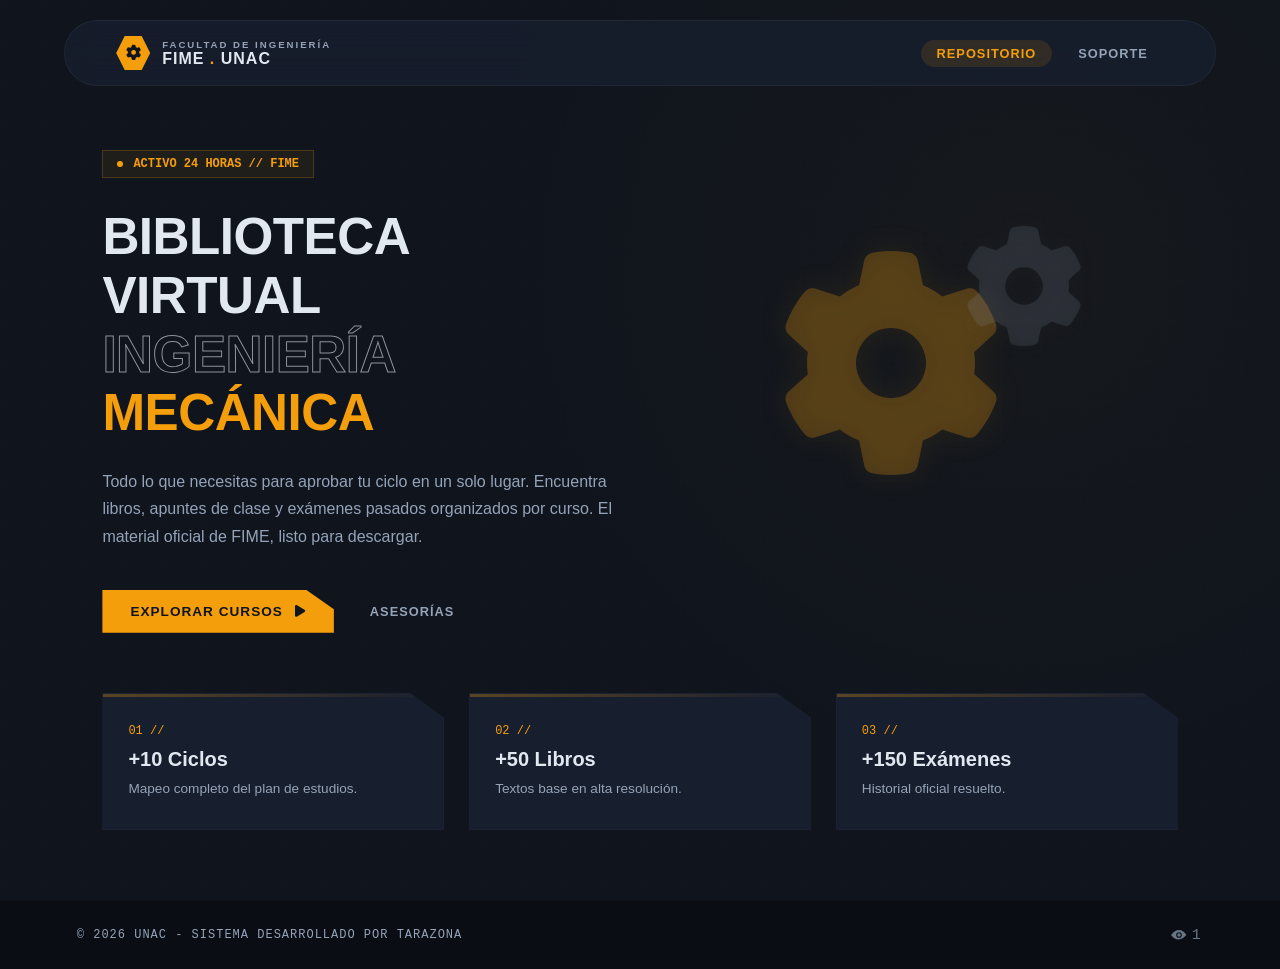
==== commit 942dc5dd: "Update index.html" ====
--- a/index.html
+++ b/index.html
@@ -115,21 +115,22 @@
         </div>
     </footer>
 
-    <!-- SCRIPT DEL CONTADOR DE VISITAS -->
+    <!-- SCRIPT DEL CONTADOR DE VISITAS GLOBAL -->
     <script>
-        fetch('https://abacus.jasoncameron.dev/hit/bibliofime-unac/visitas')
-            .then(response => {
-                if (!response.ok) throw new Error('Error en la API');
-                return response.json();
-            })
-            .then(data => {
-                document.getElementById('visit-count').innerText = data.value ?? 1;
-            })
-            .catch(() => {
-                let localVisits = parseInt(localStorage.getItem('fime_visits') || '0') + 1;
-                localStorage.setItem('fime_visits', localVisits);
-                document.getElementById('visit-count').innerText = localVisits;
-            });
+        fetch('https://api.counterapi.dev/v1/bibliofime_unac_2026/visitas/up', {
+            cache: 'no-store'
+        })
+        .then(response => {
+            if (!response.ok) throw new Error('Error HTTP');
+            return response.json();
+        })
+        .then(data => {
+            document.getElementById('visit-count').innerText = data.count;
+        })
+        .catch(err => {
+            console.error('Error contador:', err);
+            document.getElementById('visit-count').innerText = "1";
+        });
     </script>
 
     <!-- SCRIPT DE INTERACCIÓN TÉCNICA PARA EL BOTÓN SOPORTE -->
--- a/styles.css
+++ b/styles.css
@@ -316,7 +316,7 @@
 }
 
 /* ==========================================================================
-   5. TARJETAS CON CORTE MECÁNICO (CHAF LÁN)
+   5. TARJETAS CON CORTE MECÁNICO (CHAFLÁN)
    ========================================================================== */
 .mechanical-cards-container {
     display: grid;
@@ -385,7 +385,7 @@
     justify-content: space-between;
     align-items: center;
     font-family: var(--font-stack);
-    font-size: 0.7 seam;
+    font-size: 0.75rem;
     color: rgba(255,255,255,0.2);
     background-color: #0a0d14;
 }
@@ -877,4 +877,4 @@
 .accordion-item.active .accordion-trigger .icon-state {
     transform: rotate(45deg); 
     color: var(--gold-tech);
-}+}
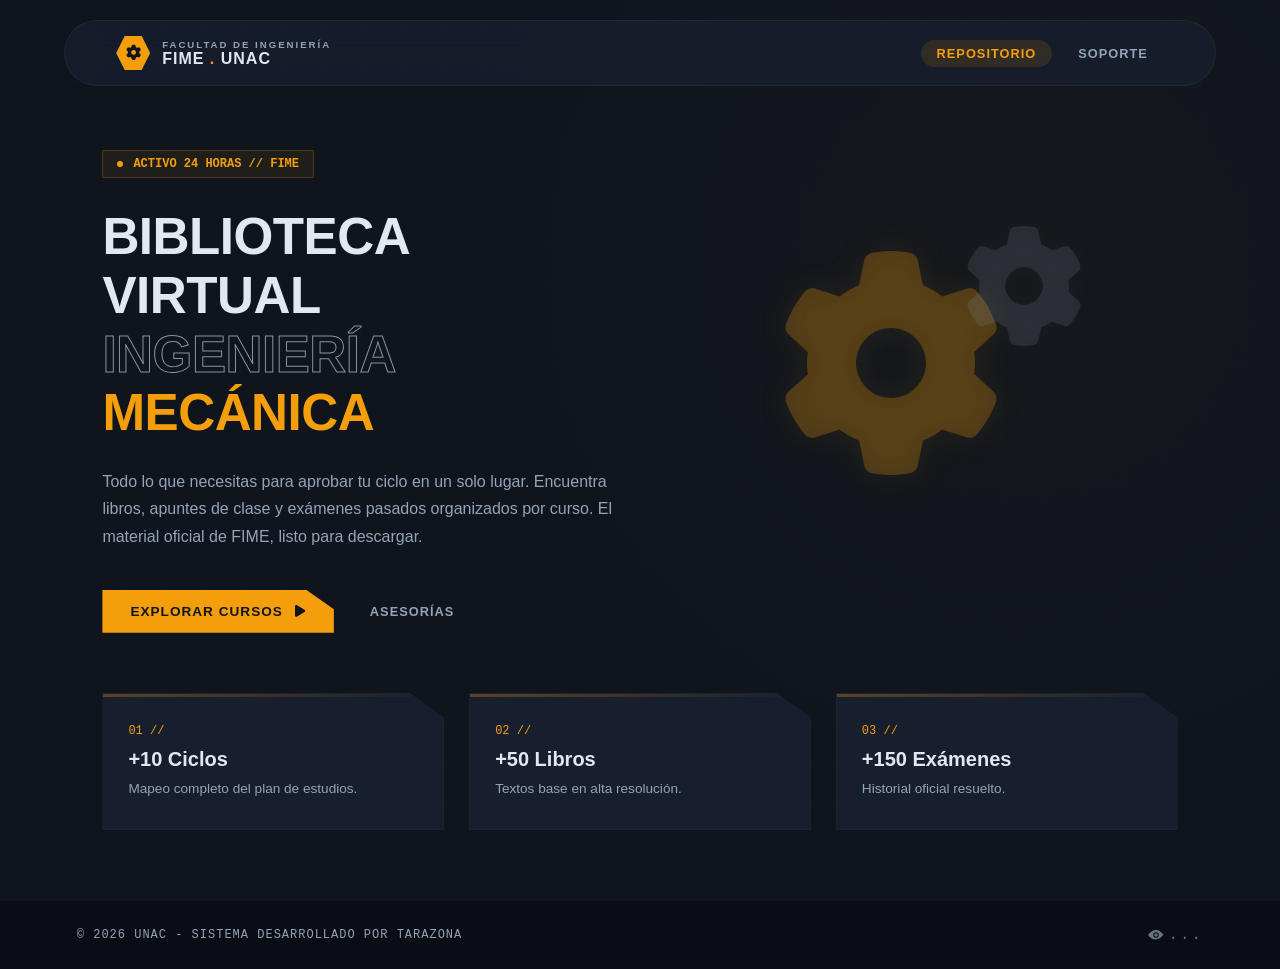
==== commit 47202258: "Update index.html" ====
--- a/index.html
+++ b/index.html
@@ -103,7 +103,7 @@
         </section>
     </main>
 
-    <!-- PIE DE PÁGINA MINIMALISTA CON ID DE ANCLAJE Y CONTADOR DE VISITAS -->
+    <!-- PIE DE PÁGINA MINIMALISTA CON ID DE ANCLAJE Y CONTADOR DE VISITAS GLOBAL -->
     <footer id="soporte" class="footer-minimal" style="transition: background-color 0.4s ease, box-shadow 0.4s ease, color 0.4s ease;">
         <span class="dev-sign">© 2026 UNAC - SISTEMA DESARROLLADO POR TARAZONA</span>
         <div class="ver-num" style="text-align: right; font-family: monospace, Courier, 'Courier New'; font-size: 15px; color: #677584; letter-spacing: 2.5px; display: flex; justify-content: flex-end; align-items: center; gap: 8px;">
@@ -111,27 +111,12 @@
             <svg xmlns="http://www.w3.org/2000/svg" width="18" height="18" viewBox="0 0 512 512" style="fill: #677584; margin-right: -4px;">
                 <path d="M255.66 112c-77.94 0-157.89 45.11-220.83 135.33a16 16 0 00-.27 17.77C82.92 340.8 161.8 384 240.34 384c1.17 0 2.34 0 3.51-.05 92.29-1.92 154.74-49.12 218.14-126.71a16 16 0 00.33-17.65C401.24 161.63 340.09 112 255.66 112zM256 336a80 80 0 1180-80 80.09 80.09 0 01-80 80z"/><circle cx="256" cy="256" r="48"/>
             </svg>
-            <span id="visit-count">...</span>
+            <span id="busuanzi_value_site_pv">...</span>
         </div>
     </footer>
 
-    <!-- SCRIPT DEL CONTADOR DE VISITAS GLOBAL -->
-    <script>
-        fetch('https://api.counterapi.dev/v1/bibliofime_unac_2026/visitas/up', {
-            cache: 'no-store'
-        })
-        .then(response => {
-            if (!response.ok) throw new Error('Error HTTP');
-            return response.json();
-        })
-        .then(data => {
-            document.getElementById('visit-count').innerText = data.count;
-        })
-        .catch(err => {
-            console.error('Error contador:', err);
-            document.getElementById('visit-count').innerText = "1";
-        });
-    </script>
+    <!-- SCRIPT DE CONTADOR GLOBAL ESTABLE PARA GITHUB PAGES -->
+    <script async src="https://busuanzi.ibruce.info/busuanzi/2.3/busuanzi.pure.mini.js"></script>
 
     <!-- SCRIPT DE INTERACCIÓN TÉCNICA PARA EL BOTÓN SOPORTE -->
     <script>
